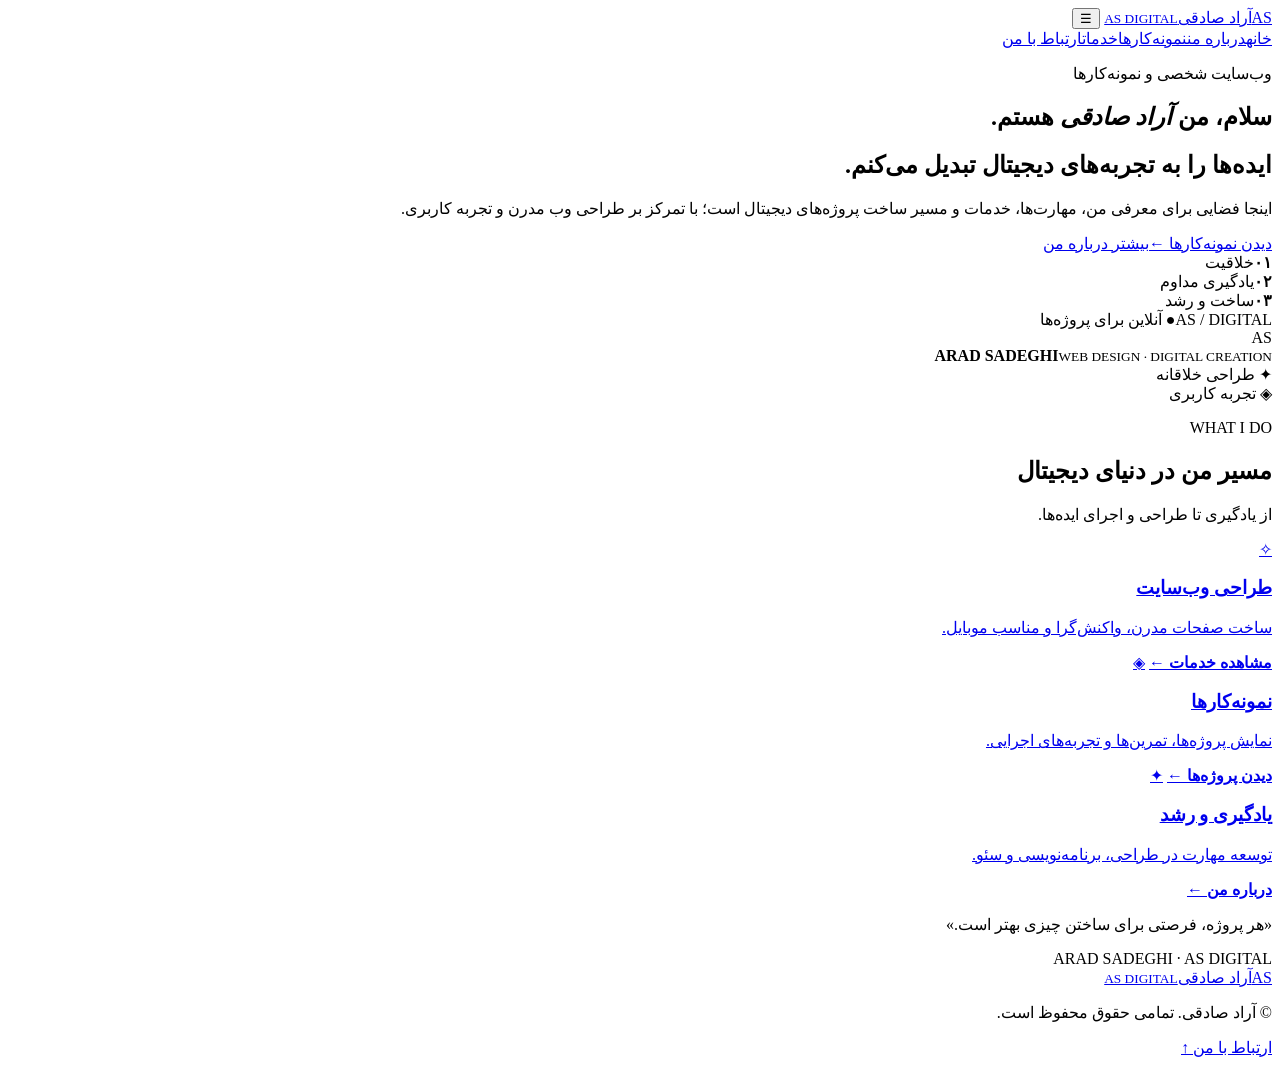
==== index.html @ faa63332 "Add files via upload" ====
<!doctype html>
<html lang="fa" dir="rtl">
<head>
  <meta charset="utf-8"><meta name="viewport" content="width=device-width, initial-scale=1">
  <title>آراد صادقی | طراح وب و خالق تجربه‌های دیجیتال</title>
  <meta name="description" content="وب‌سایت شخصی آراد صادقی؛ معرفی، مهارت‌ها، خدمات طراحی وب و نمونه‌کارهای دیجیتال.">
  <meta name="robots" content="index, follow"><link rel="canonical" href="https://YOUR-USERNAME.github.io/">
  <meta property="og:title" content="آراد صادقی | AS DIGITAL"><meta property="og:description" content="طراحی وب، تجربه دیجیتال و ساخت ایده‌ها."><meta property="og:type" content="website">
  <link rel="stylesheet" href="assets/style.css">
</head>
<body>
<header class="site-header"><a class="brand" href="index.html"><span class="brand-mark">AS</span><span>آراد صادقی<small>AS DIGITAL</small></span></a>
<button class="menu-toggle" aria-label="باز کردن منو">☰</button><nav class="nav"><a class="active" href="index.html">خانه</a><a href="about.html">درباره من</a><a href="portfolio.html">نمونه‌کارها</a><a href="services.html">خدمات</a><a class="nav-cta" href="contact.html">ارتباط با من</a></nav></header>
<main>
<section class="hero container">
 <div class="hero-copy"><p class="eyebrow"><span class="dot"></span> وب‌سایت شخصی و نمونه‌کارها</p>
 <h1>سلام، من <em>آراد صادقی</em> هستم.</h1><h2>ایده‌ها را به تجربه‌های دیجیتال تبدیل می‌کنم.</h2>
 <p class="lead">اینجا فضایی برای معرفی من، مهارت‌ها، خدمات و مسیر ساخت پروژه‌های دیجیتال است؛ با تمرکز بر طراحی وب مدرن و تجربه کاربری.</p>
 <div class="actions"><a class="button gold" href="portfolio.html">دیدن نمونه‌کارها <span>←</span></a><a class="button ghost" href="about.html">بیشتر درباره من</a></div>
 <div class="hero-stats"><div><strong>۰۱</strong><span>خلاقیت</span></div><div><strong>۰۲</strong><span>یادگیری مداوم</span></div><div><strong>۰۳</strong><span>ساخت و رشد</span></div></div></div>
 <div class="visual-wrap"><div class="orbit orbit-one"></div><div class="orbit orbit-two"></div><div class="visual-card"><div class="card-top"><span>AS / DIGITAL</span><span class="status">● آنلاین برای پروژه‌ها</span></div><div class="monogram">A<span>S</span></div><div class="visual-caption"><b>ARAD SADEGHI</b><small>WEB DESIGN · DIGITAL CREATION</small></div></div><div class="floating-chip chip-one">✦ طراحی خلاقانه</div><div class="floating-chip chip-two">◈ تجربه کاربری</div></div>
</section>
<section class="section container"><div class="section-heading"><p class="eyebrow">WHAT I DO</p><h2>مسیر من در دنیای دیجیتال</h2><p>از یادگیری تا طراحی و اجرای ایده‌ها.</p></div><div class="grid three">
 <a class="feature-card" href="services.html"><span class="icon">✧</span><h3>طراحی وب‌سایت</h3><p>ساخت صفحات مدرن، واکنش‌گرا و مناسب موبایل.</p><b>مشاهده خدمات ←</b></a>
 <a class="feature-card" href="portfolio.html"><span class="icon">◈</span><h3>نمونه‌کارها</h3><p>نمایش پروژه‌ها، تمرین‌ها و تجربه‌های اجرایی.</p><b>دیدن پروژه‌ها ←</b></a>
 <a class="feature-card" href="about.html"><span class="icon">✦</span><h3>یادگیری و رشد</h3><p>توسعه مهارت در طراحی، برنامه‌نویسی و سئو.</p><b>درباره من ←</b></a>
</div></section>
<section class="quote-band"><div class="container"><p>«هر پروژه، فرصتی برای ساختن چیزی بهتر است.»</p><span>ARAD SADEGHI · AS DIGITAL</span></div></section>
</main><footer class="footer container"><a class="brand" href="index.html"><span class="brand-mark">AS</span><span>آراد صادقی<small>AS DIGITAL</small></span></a><p>© <span id="year"></span> آراد صادقی. تمامی حقوق محفوظ است.</p><a href="contact.html">ارتباط با من ↑</a></footer>
<script src="assets/main.js"></script></body></html>
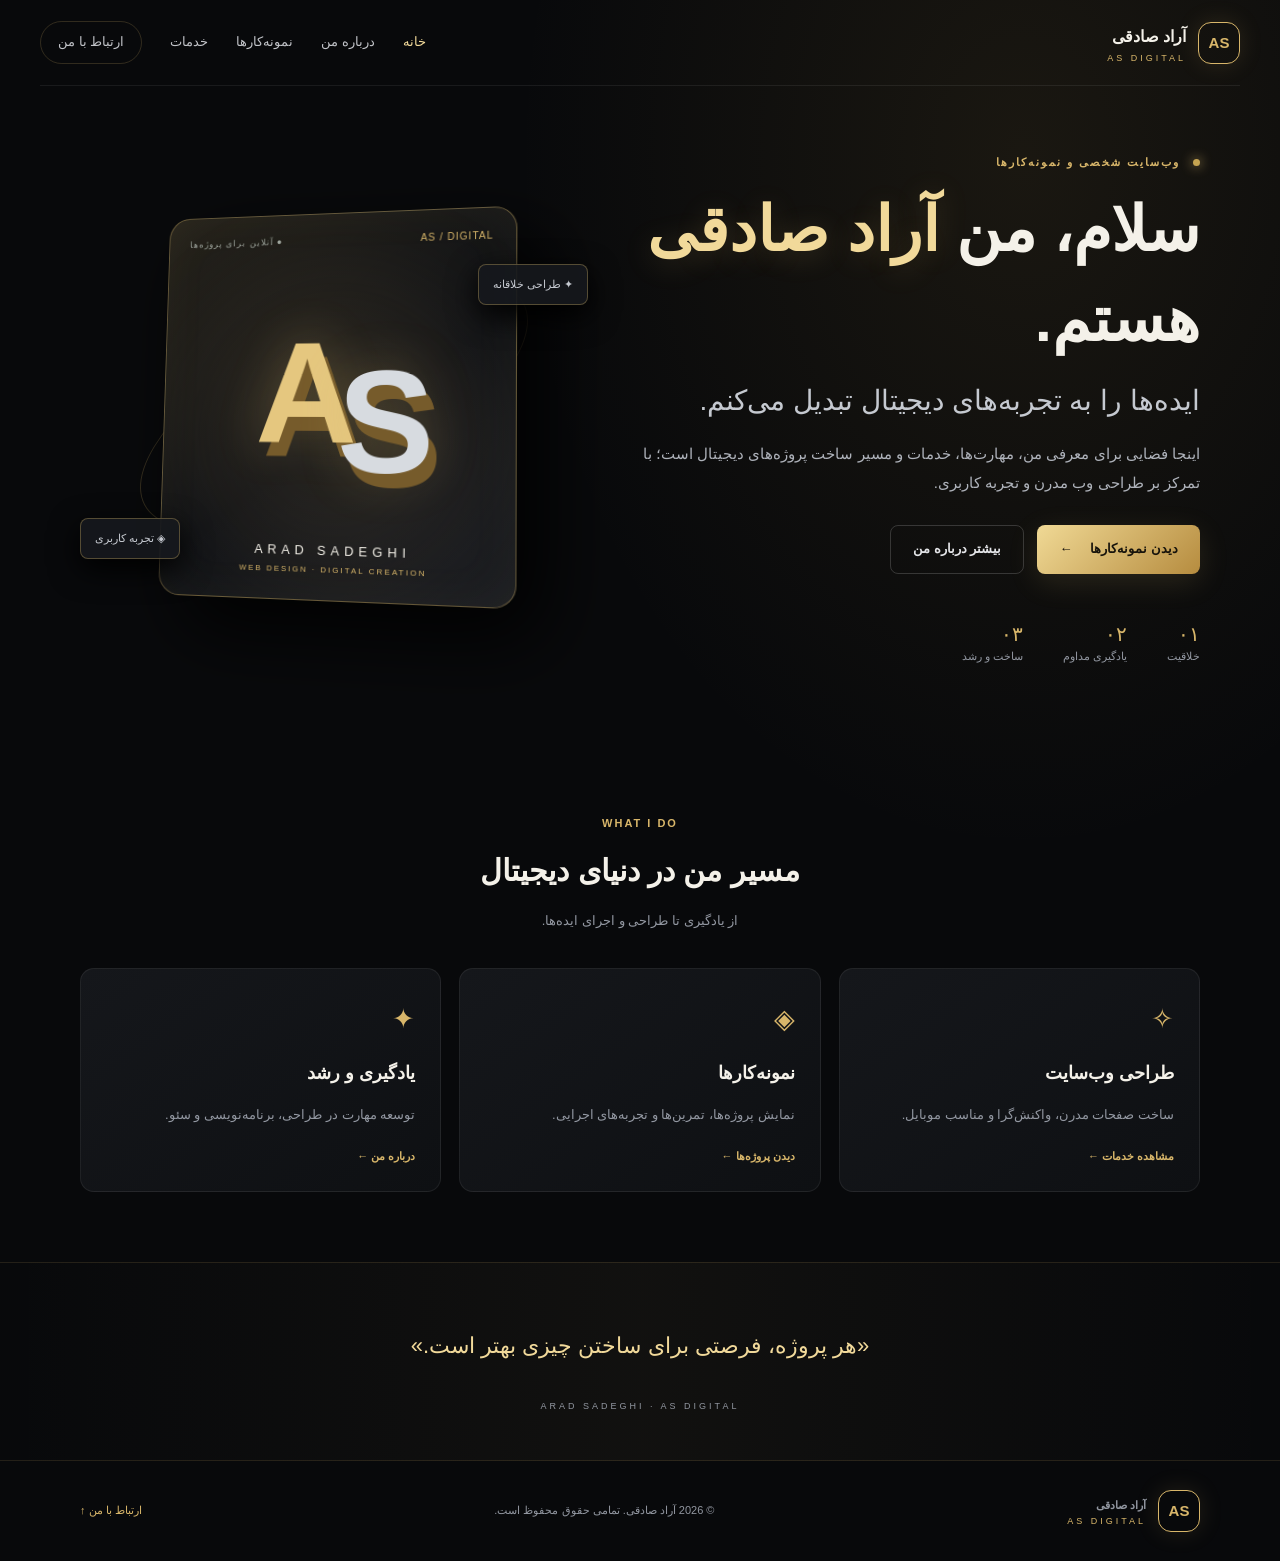
==== commit 9b56b8ea: "Update index.html" ====
--- a/index.html
+++ b/index.html
@@ -6,7 +6,7 @@
   <meta name="description" content="وب‌سایت شخصی آراد صادقی؛ معرفی، مهارت‌ها، خدمات طراحی وب و نمونه‌کارهای دیجیتال.">
   <meta name="robots" content="index, follow"><link rel="canonical" href="https://YOUR-USERNAME.github.io/">
   <meta property="og:title" content="آراد صادقی | AS DIGITAL"><meta property="og:description" content="طراحی وب، تجربه دیجیتال و ساخت ایده‌ها."><meta property="og:type" content="website">
-  <link rel="stylesheet" href="assets/style.css">
+  <link rel="stylesheet" href="style.css">
 </head>
 <body>
 <header class="site-header"><a class="brand" href="index.html"><span class="brand-mark">AS</span><span>آراد صادقی<small>AS DIGITAL</small></span></a>
@@ -27,4 +27,4 @@
 </div></section>
 <section class="quote-band"><div class="container"><p>«هر پروژه، فرصتی برای ساختن چیزی بهتر است.»</p><span>ARAD SADEGHI · AS DIGITAL</span></div></section>
 </main><footer class="footer container"><a class="brand" href="index.html"><span class="brand-mark">AS</span><span>آراد صادقی<small>AS DIGITAL</small></span></a><p>© <span id="year"></span> آراد صادقی. تمامی حقوق محفوظ است.</p><a href="contact.html">ارتباط با من ↑</a></footer>
-<script src="assets/main.js"></script></body></html>+<script src="main.js"></script></body></html>
--- a/style.css
+++ b/style.css
@@ -0,0 +1,3 @@
+@import url('https://fonts.googleapis.com/css2?family=Vazirmatn:wght@300;400;500;600;700;800;900&display=swap');
+:root{--bg:#08090b;--panel:#111317;--gold:#d8b66a;--gold2:#f1d99a;--silver:#c5c9d0;--muted:#9297a1;--line:rgba(216,182,106,.2)}*{box-sizing:border-box}html{scroll-behavior:smooth}body{margin:0;background:radial-gradient(ellipse at 80% 10%,rgba(173,139,65,.11),transparent 35%),var(--bg);color:#f4f1e9;font-family:Vazirmatn,Tahoma,sans-serif;line-height:1.9}a{color:inherit;text-decoration:none}.container{width:min(1120px,calc(100% - 40px));margin:auto}.site-header{height:86px;display:flex;align-items:center;justify-content:space-between;width:min(1200px,calc(100% - 40px));margin:auto;border-bottom:1px solid rgba(255,255,255,.07)}.brand{display:flex;align-items:center;gap:12px;font-weight:800}.brand small{display:block;font:9px Arial;letter-spacing:3px;color:var(--gold);direction:ltr;text-align:right}.brand-mark{width:42px;height:42px;border:1px solid var(--gold);border-radius:13px;display:grid;place-items:center;color:var(--gold);font:700 15px Arial;box-shadow:0 0 24px #d8b66a22}.nav{display:flex;align-items:center;gap:28px;color:#c1c3c8;font-size:13px}.nav a:hover,.nav .active{color:var(--gold2)}.nav-cta{border:1px solid var(--line);padding:8px 17px;border-radius:30px}.menu-toggle{display:none;background:none;border:0;color:var(--gold);font-size:25px}.hero{min-height:620px;display:grid;grid-template-columns:1.05fr .95fr;align-items:center;gap:50px;padding-top:55px;padding-bottom:65px}.eyebrow{color:var(--gold);font-size:11px;letter-spacing:2px;font-weight:700}.dot{display:inline-block;width:7px;height:7px;border-radius:50%;background:#c5a451;box-shadow:0 0 12px #d8b66a;margin-left:8px}h1{font-size:clamp(37px,5vw,62px);line-height:1.45;margin:12px 0;font-weight:900}h1 em{font-style:normal;color:var(--gold2);text-shadow:0 4px 30px #d8b66a33}h2{font-size:clamp(20px,2.5vw,28px);line-height:1.7}.hero-copy h2{color:var(--silver);font-weight:500;margin:0 0 16px}.lead{color:#aeb2ba;font-size:15px;max-width:590px}.actions{display:flex;gap:13px;flex-wrap:wrap;margin-top:28px}.button{display:inline-flex;align-items:center;gap:18px;padding:11px 22px;border-radius:8px;font-size:13px;font-weight:700;transition:.25s}.gold{background:linear-gradient(135deg,#f0d995,#b68c3f);color:#17130b;box-shadow:0 8px 30px #d8b66a24}.gold:hover{transform:translateY(-3px);box-shadow:0 12px 35px #d8b66a44}.ghost{border:1px solid #ffffff2b;color:#e4e5e8}.hero-stats{display:flex;gap:40px;margin-top:48px}.hero-stats div{display:grid}.hero-stats strong{color:var(--gold);font:20px Arial}.hero-stats span{font-size:11px;color:var(--muted)}.visual-wrap{height:420px;display:grid;place-items:center;position:relative;perspective:1000px}.visual-card{width:min(360px,85%);height:390px;border:1px solid #d8b66a66;border-radius:22px;background:linear-gradient(145deg,#25221b,#101216 55%,#1b1d22);box-shadow:25px 30px 80px #000, inset 0 0 50px #d8b66a0c;transform:rotateY(-12deg) rotateX(5deg);transition:transform .2s;position:relative;z-index:2;overflow:hidden}.visual-card:before{content:"";position:absolute;width:300px;height:300px;border-radius:50%;background:#d8b66a18;filter:blur(55px);top:70px;left:30px}.card-top{position:relative;display:flex;justify-content:space-between;padding:22px;color:var(--gold);font:10px Arial;letter-spacing:1px}.status{color:#9fa69e;font:9px Vazirmatn}.monogram{position:relative;direction:ltr;text-align:center;margin-top:55px;font:900 145px/1 Arial;color:#e5c77f;text-shadow:8px 14px 0 #765b2b,0 0 50px #d8b66a55;letter-spacing:-20px}.monogram span{color:#d7dbe0;position:relative;top:30px}.visual-caption{position:absolute;bottom:25px;left:0;right:0;text-align:center;display:grid;gap:7px;direction:ltr}.visual-caption b{letter-spacing:5px;font:13px Arial}.visual-caption small{color:var(--gold);letter-spacing:2px;font:8px Arial}.orbit{position:absolute;border:1px solid #d8b66a38;border-radius:50%;width:430px;height:170px;transform:rotate(-28deg)}.orbit-two{width:390px;height:240px;transform:rotate(55deg);border-color:#c5c9d02c}.floating-chip{position:absolute;z-index:3;background:#17191de8;border:1px solid #d8b66a55;border-radius:8px;padding:9px 14px;color:var(--silver);font-size:11px;box-shadow:0 10px 30px #000}.chip-one{top:70px;right:0}.chip-two{bottom:55px;left:0}.section{padding:70px 0}.section-heading{text-align:center;margin-bottom:35px}.section-heading h2{font-size:30px;margin:5px}.section-heading>p:last-child{color:var(--muted);font-size:13px}.grid{display:grid;gap:18px}.three{grid-template-columns:repeat(3,1fr)}.two{grid-template-columns:repeat(2,1fr)}.feature-card,.panel,.project-card{background:linear-gradient(145deg,#15171b,#0e1013);border:1px solid #ffffff12;border-radius:14px;padding:25px;transition:.25s;transform-style:preserve-3d}.feature-card:hover,.panel:hover,.project-card:hover{border-color:#d8b66a66;box-shadow:0 20px 50px #0008}.icon{color:var(--gold);font-size:27px}.feature-card h3,.feature-card h2,.panel h2{font-size:18px;margin:10px 0}.feature-card p,.panel p,.project-info p{font-size:13px;color:var(--muted)}.feature-card b{font-size:11px;color:var(--gold);display:block;margin-top:18px}.quote-band{border-block:1px solid #d8b66a22;background:linear-gradient(90deg,transparent,#d8b66a0b,transparent);padding:40px 0;text-align:center}.quote-band p{font-size:22px;color:var(--gold2)}.quote-band span{font:9px Arial;letter-spacing:3px;color:var(--muted)}.footer{min-height:100px;display:flex;align-items:center;justify-content:space-between;gap:15px;color:var(--muted);font-size:11px}.footer>a:last-child{color:var(--gold)}.inner-page{padding-top:70px;padding-bottom:90px;min-height:70vh}.inner-page h1{font-size:48px}.narrow{max-width:720px}.about-panels{margin-top:40px}.clean-list{color:var(--muted);font-size:13px;padding-right:20px}.clean-list li{margin:9px 0}.notice{border:1px solid #d8b66a44;background:#d8b66a0b;border-radius:10px;padding:17px 20px;color:#c4c4c4;font-size:12px;margin-top:28px}.notice b{color:var(--gold)}.project-card{padding:0;overflow:hidden}.project-art{height:180px;display:grid;place-items:center;position:relative;font:900 55px Arial;letter-spacing:-5px;color:#e8cc87;background:radial-gradient(circle,#5a4825,#171719 65%)}.project-art span{position:absolute;top:15px;left:17px;font:11px Arial;color:#ffffff80;letter-spacing:1px}.art-two{background:radial-gradient(circle,#28404b,#15171b 68%);color:#b8d5df}.art-three{background:radial-gradient(circle,#48404e,#15171b 68%);color:#d0b8e0}.project-info{padding:20px}.project-info small{font:9px Arial;letter-spacing:2px;color:var(--gold)}.project-info h2{font-size:17px;margin:8px 0}.tag{font-size:10px;color:var(--gold);border:1px solid var(--line);border-radius:20px;padding:4px 10px;display:inline-block}
+@media(max-width:800px){.site-header{height:72px}.menu-toggle{display:block}.nav{display:none;position:absolute;z-index:10;top:72px;right:20px;left:20px;background:#15171b;border:1px solid var(--line);border-radius:12px;padding:18px;flex-direction:column;align-items:stretch;gap:12px}.nav.open{display:flex}.hero{grid-template-columns:1fr;gap:20px;padding-top:45px}.hero-copy{order:1}.visual-wrap{order:0;height:340px}.visual-card{height:310px;width:270px}.monogram{font-size:110px;margin-top:40px}.orbit{width:320px;height:130px}.orbit-two{width:300px;height:180px}.chip-one{right:4%}.chip-two{left:4%;bottom:20px}.hero-stats{gap:25px}.three{grid-template-columns:1fr}.two{grid-template-columns:1fr}.section{padding:45px 0}.inner-page{padding-top:45px}.inner-page h1{font-size:38px}.footer{padding:20px 0;flex-wrap:wrap}.footer p{order:3;width:100%}}
